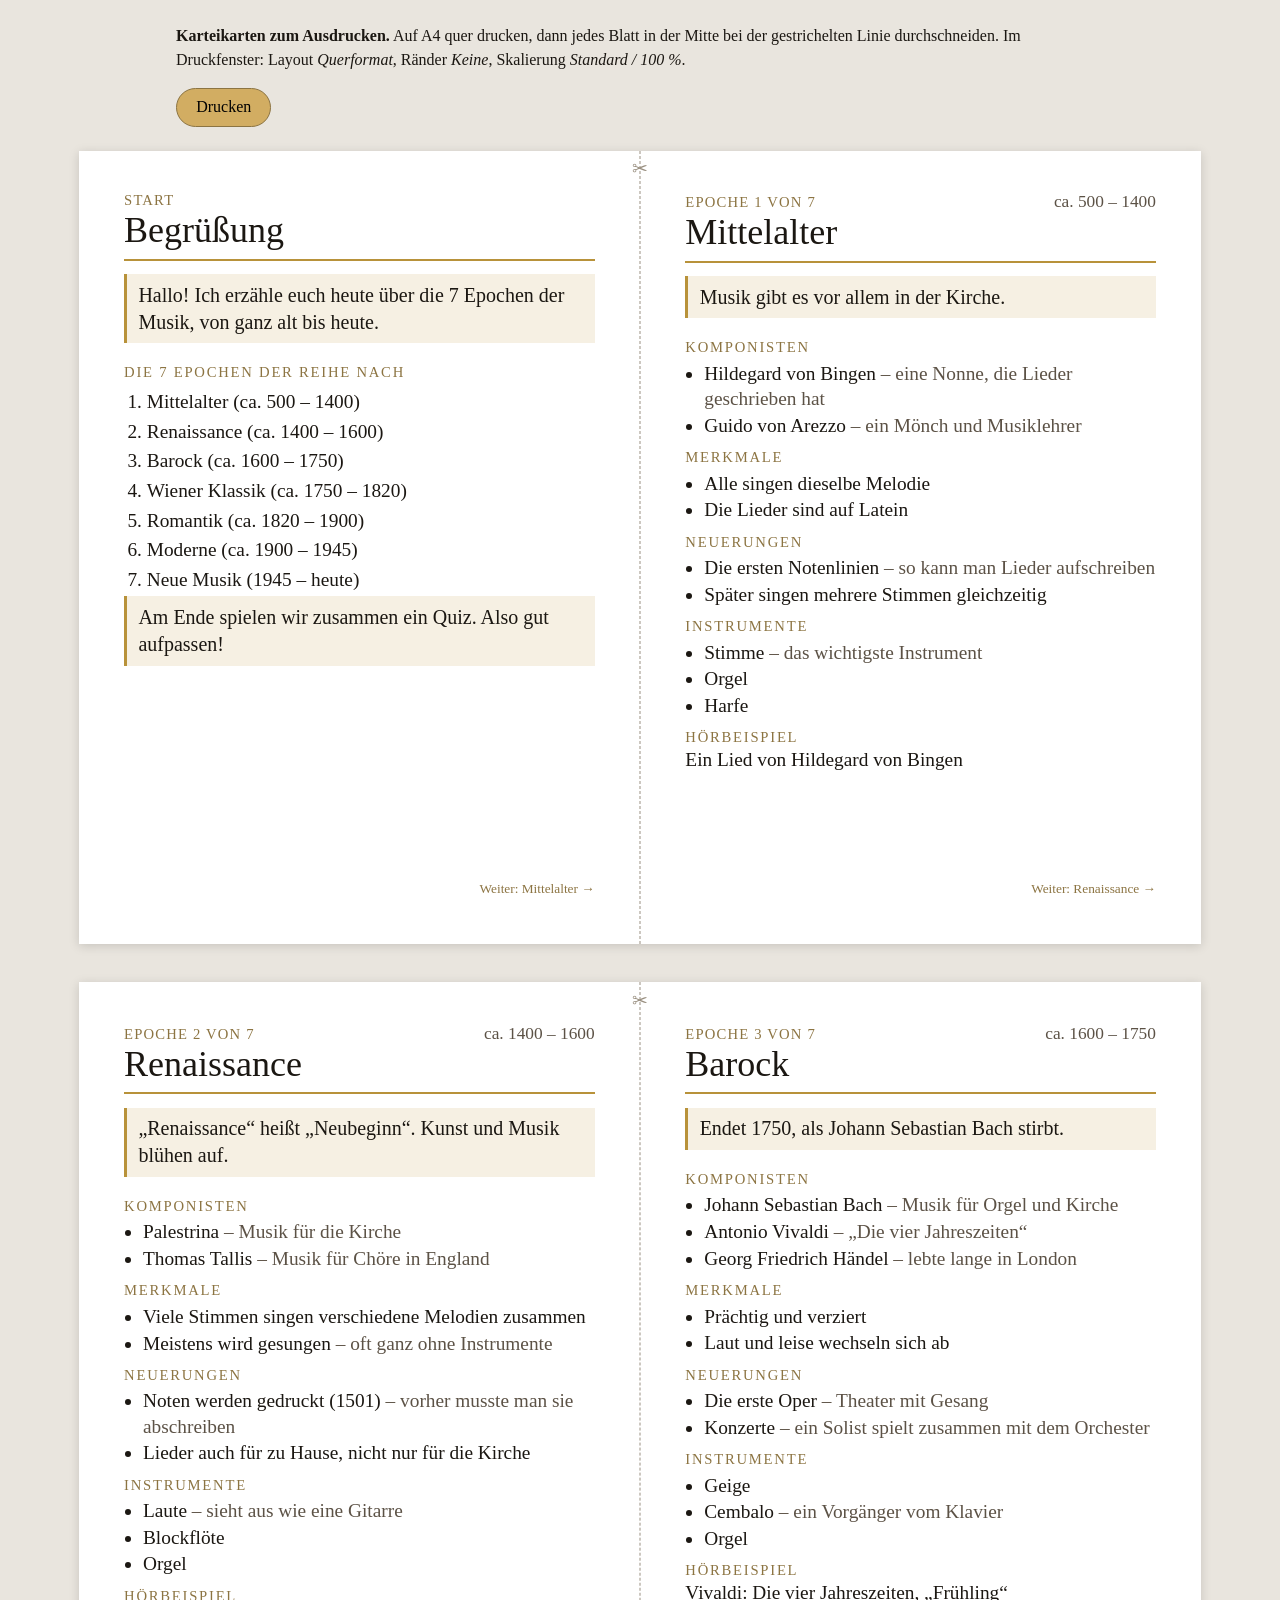
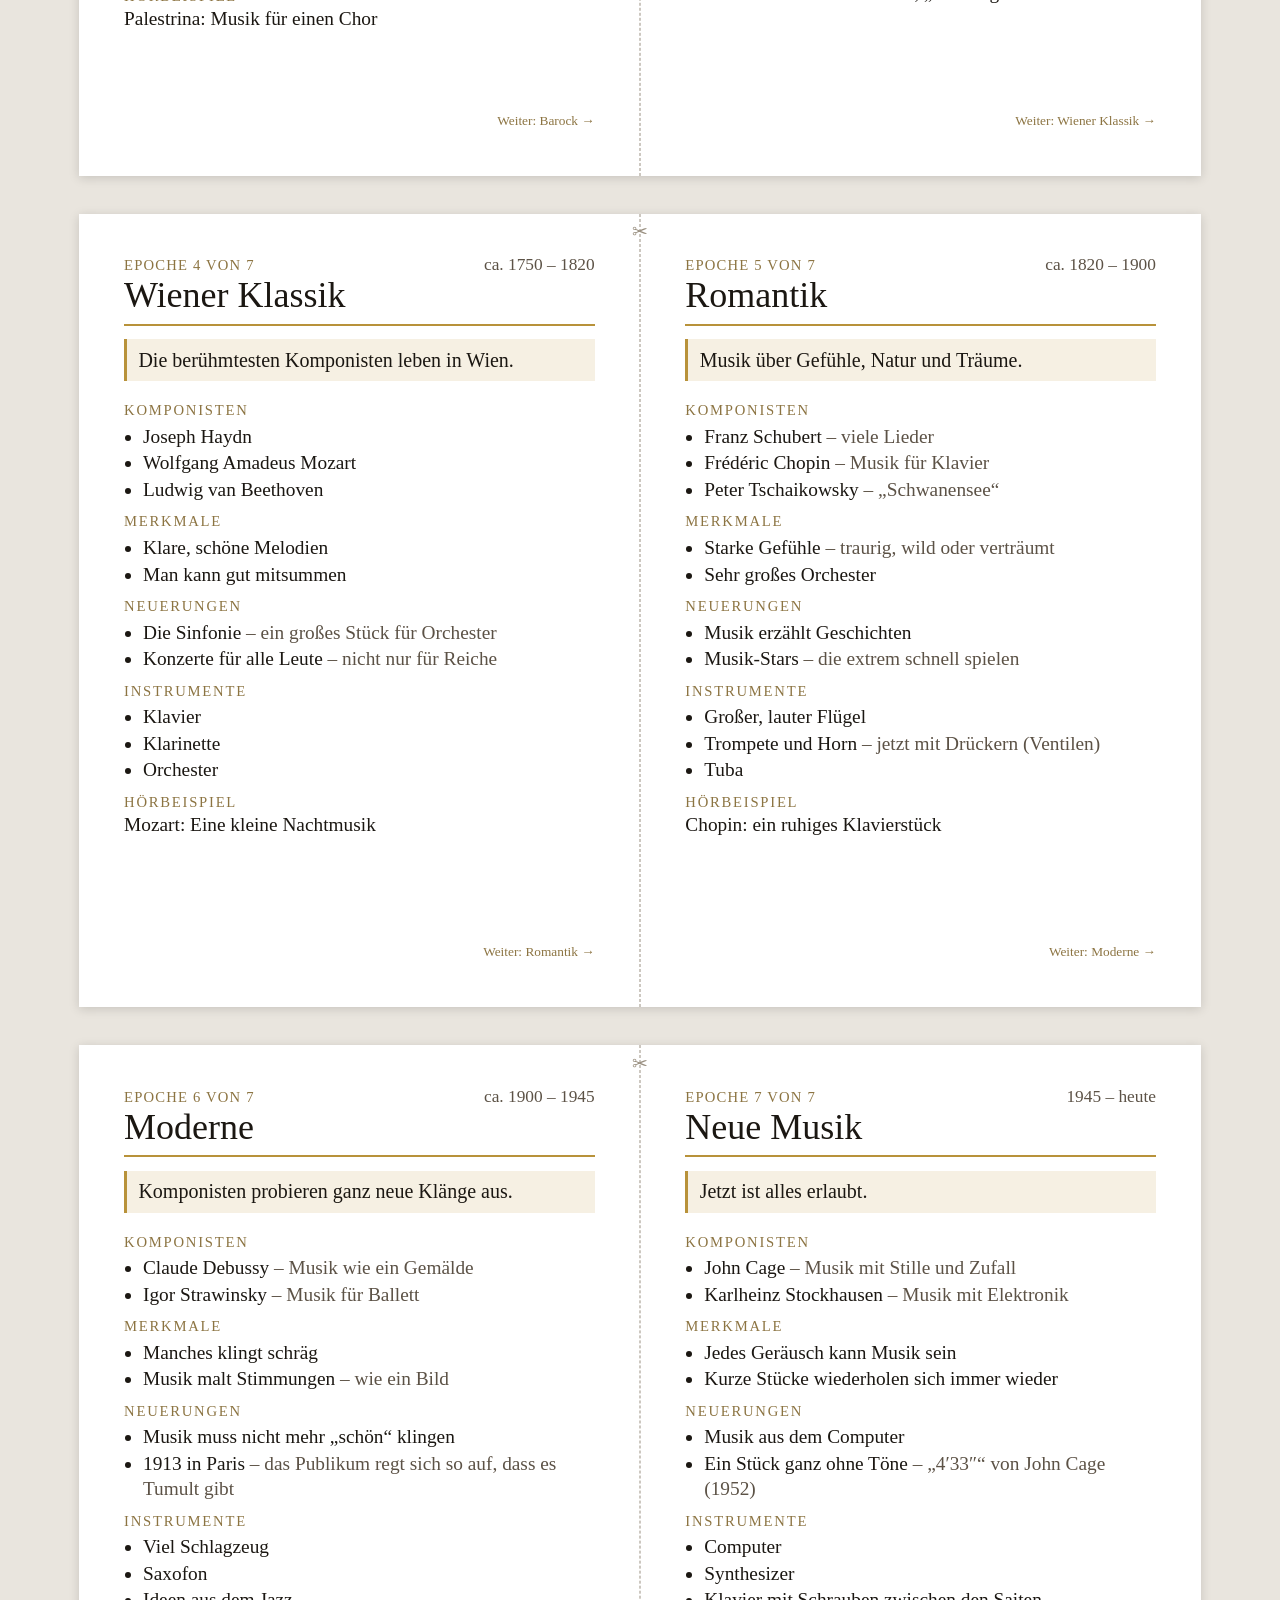
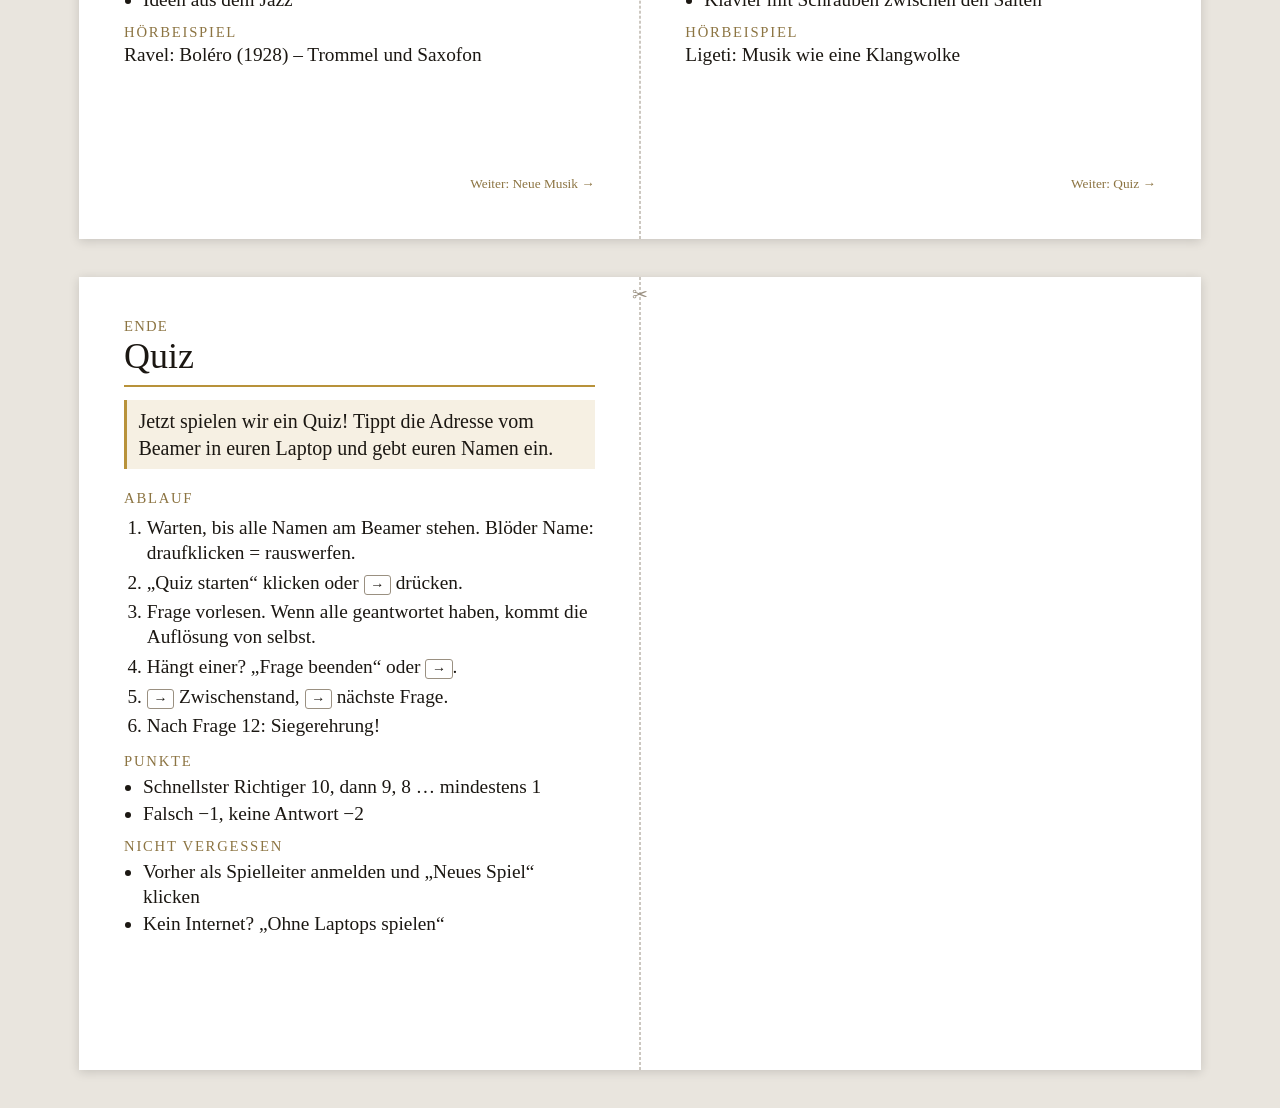
==== cards.html @ 5d6b7005 "Move small explanations from slides to printable cue cards Slides now show only the main points. car" ====
<!doctype html>
<html lang="de">
<head>
<meta charset="utf-8">
<meta name="viewport" content="width=device-width, initial-scale=1">
<title>Karteikarten</title>
<style>
  /* Karteikarten zum Ausdrucken: A4 quer, zwei A5-Karten pro Blatt, in der Mitte durchschneiden. */
  @page { size: A4 landscape; margin: 0; }
  * { box-sizing: border-box; }
  html, body { margin: 0; background: #e9e5de; color: #1b1712; }
  body { font-family: "Palatino Linotype", "Book Antiqua", Palatino, Georgia, serif; }

  .hint { max-width: 60em; margin: 1.5em auto; padding: 0 16px; font-size: 16px; line-height: 1.5; }
  .hint button { font: inherit; padding: 0.4em 1.2em; border-radius: 999px; border: 1px solid #8c7442; background: #d2ad62; cursor: pointer; }

  .sheet {
    width: 297mm; height: 210mm; margin: 0 auto 10mm; background: #fff;
    display: grid; grid-template-columns: 1fr 1fr; position: relative;
    box-shadow: 0 2px 10px rgba(0, 0, 0, 0.15);
  }
  .sheet::after {
    content: "✂"; position: absolute; left: 50%; top: 0; bottom: 0;
    border-left: 1px dashed #9a9081; color: #9a9081; font-size: 14pt; padding-top: 2mm; transform: translateX(-0.5px);
    text-indent: -0.45em;
  }
  .card { padding: 11mm 12mm 9mm; display: flex; flex-direction: column; overflow: hidden; }

  .top { display: flex; justify-content: space-between; align-items: baseline; border-bottom: 2px solid #b8923a; padding-bottom: 2mm; margin-bottom: 3.5mm; }
  .top h1 { margin: 0; font-weight: normal; font-size: 27pt; }
  .top .num { font-size: 11pt; color: #8c7442; letter-spacing: 0.08em; }
  .years { font-size: 13pt; color: #5c5246; }

  .say { font-size: 15pt; line-height: 1.35; margin: 0 0 3mm; padding: 2mm 3mm; background: #f6f0e3; border-left: 3px solid #b8923a; }

  h2 { font-size: 11pt; text-transform: uppercase; letter-spacing: 0.12em; color: #8c7442; font-weight: normal; margin: 2.6mm 0 0.8mm; }
  ul { margin: 0; padding-left: 5mm; }
  li { font-size: 14.5pt; line-height: 1.3; margin: 0.4mm 0; }
  li .ex { color: #5c5246; }
  li .ex::before { content: " – "; }

  .listen { font-size: 14.5pt; }
  .next { margin-top: auto; padding-top: 2mm; font-size: 10pt; color: #8c7442; text-align: right; }
  ol.steps { margin: 0; padding-left: 6mm; }
  ol.steps li { margin: 1.2mm 0; }
  .key { display: inline-block; border: 1px solid #9a9081; border-radius: 3px; padding: 0 1.5mm; font-size: 10.5pt; }

  @media print {
    html, body { background: #fff; }
    .hint { display: none; }
    .sheet { margin: 0; box-shadow: none; break-after: page; page-break-after: always; }
    .sheet:last-child { break-after: auto; page-break-after: auto; }
  }
</style>
</head>
<body>
  <div class="hint">
    <p><strong>Karteikarten zum Ausdrucken.</strong> Auf A4 quer drucken, dann jedes Blatt in der Mitte bei der gestrichelten Linie durchschneiden.
    Im Druckfenster: Layout <em>Querformat</em>, Ränder <em>Keine</em>, Skalierung <em>Standard / 100 %</em>.</p>
    <p><button onclick="print()">Drucken</button></p>
  </div>
  <div id="cards"></div>

  <script src="epochs.js?v=20261110"></script>
  <script>
    const EPOCHS = window.EPOCHS;

    function el(tag, cls, text, children) {
      const node = document.createElement(tag);
      if (cls) node.className = cls;
      if (text != null) node.textContent = text;
      (children || []).forEach(c => c && node.appendChild(c));
      return node;
    }

    function list(points) {
      return el("ul", null, null, points.map(([main, ex]) =>
        el("li", null, main, [ex ? el("span", "ex", ex) : null])
      ));
    }

    function cardHead(num, title, right) {
      return el("div", "top", null, [
        el("div", null, null, [el("div", "num", num), el("h1", null, title)]),
        right ? el("div", "years", right) : null
      ]);
    }

    const cards = [];

    // Begrüßung (Vorschlag, du kannst es auch in deinen eigenen Worten sagen)
    cards.push(el("div", "card", null, [
      cardHead("START", "Begrüßung"),
      el("p", "say", "Hallo! Ich erzähle euch heute über die 7 Epochen der Musik, von ganz alt bis heute."),
      el("h2", null, "Die 7 Epochen der Reihe nach"),
      el("ol", "steps", null, EPOCHS.map(e => el("li", null, e.name + "  (" + e.years + ")"))),
      el("p", "say", "Am Ende spielen wir zusammen ein Quiz. Also gut aufpassen!"),
      el("p", "next", "Weiter: " + EPOCHS[0].name + " →")
    ]));

    EPOCHS.forEach((e, i) => {
      const nextName = i < EPOCHS.length - 1 ? EPOCHS[i + 1].name : "Quiz";
      cards.push(el("div", "card", null, [
        cardHead("EPOCHE " + (i + 1) + " VON " + EPOCHS.length, e.name, e.years),
        el("p", "say", e.era),
        el("h2", null, "Komponisten"), list(e.artists),
        el("h2", null, "Merkmale"), list(e.characteristics),
        el("h2", null, "Neuerungen"), list(e.innovations),
        el("h2", null, "Instrumente"), list(e.instruments),
        el("h2", null, "Hörbeispiel"), el("div", "listen", e.listening.title),
        el("p", "next", "Weiter: " + nextName + " →")
      ]));
    });

    // Quiz-Ablauf für den Spielleiter
    const key = t => el("span", "key", t);
    const step = (...parts) => el("li", null, null, parts.map(p => typeof p === "string" ? document.createTextNode(p) : p));
    cards.push(el("div", "card", null, [
      cardHead("ENDE", "Quiz"),
      el("p", "say", "Jetzt spielen wir ein Quiz! Tippt die Adresse vom Beamer in euren Laptop und gebt euren Namen ein."),
      el("h2", null, "Ablauf"),
      el("ol", "steps", null, [
        step("Warten, bis alle Namen am Beamer stehen. Blöder Name: draufklicken = rauswerfen."),
        step("„Quiz starten“ klicken oder ", key("→"), " drücken."),
        step("Frage vorlesen. Wenn alle geantwortet haben, kommt die Auflösung von selbst."),
        step("Hängt einer? „Frage beenden“ oder ", key("→"), "."),
        step(key("→"), " Zwischenstand, ", key("→"), " nächste Frage."),
        step("Nach Frage 12: Siegerehrung!")
      ]),
      el("h2", null, "Punkte"),
      el("ul", null, null, [
        el("li", null, "Schnellster Richtiger 10, dann 9, 8 … mindestens 1"),
        el("li", null, "Falsch −1, keine Antwort −2")
      ]),
      el("h2", null, "Nicht vergessen"),
      el("ul", null, null, [
        el("li", null, "Vorher als Spielleiter anmelden und „Neues Spiel“ klicken"),
        el("li", null, "Kein Internet? „Ohne Laptops spielen“")
      ])
    ]));

    const root = document.getElementById("cards");
    for (let i = 0; i < cards.length; i += 2) {
      root.appendChild(el("div", "sheet", null, [cards[i], cards[i + 1] || el("div", "card")]));
    }
  </script>
</body>
</html>
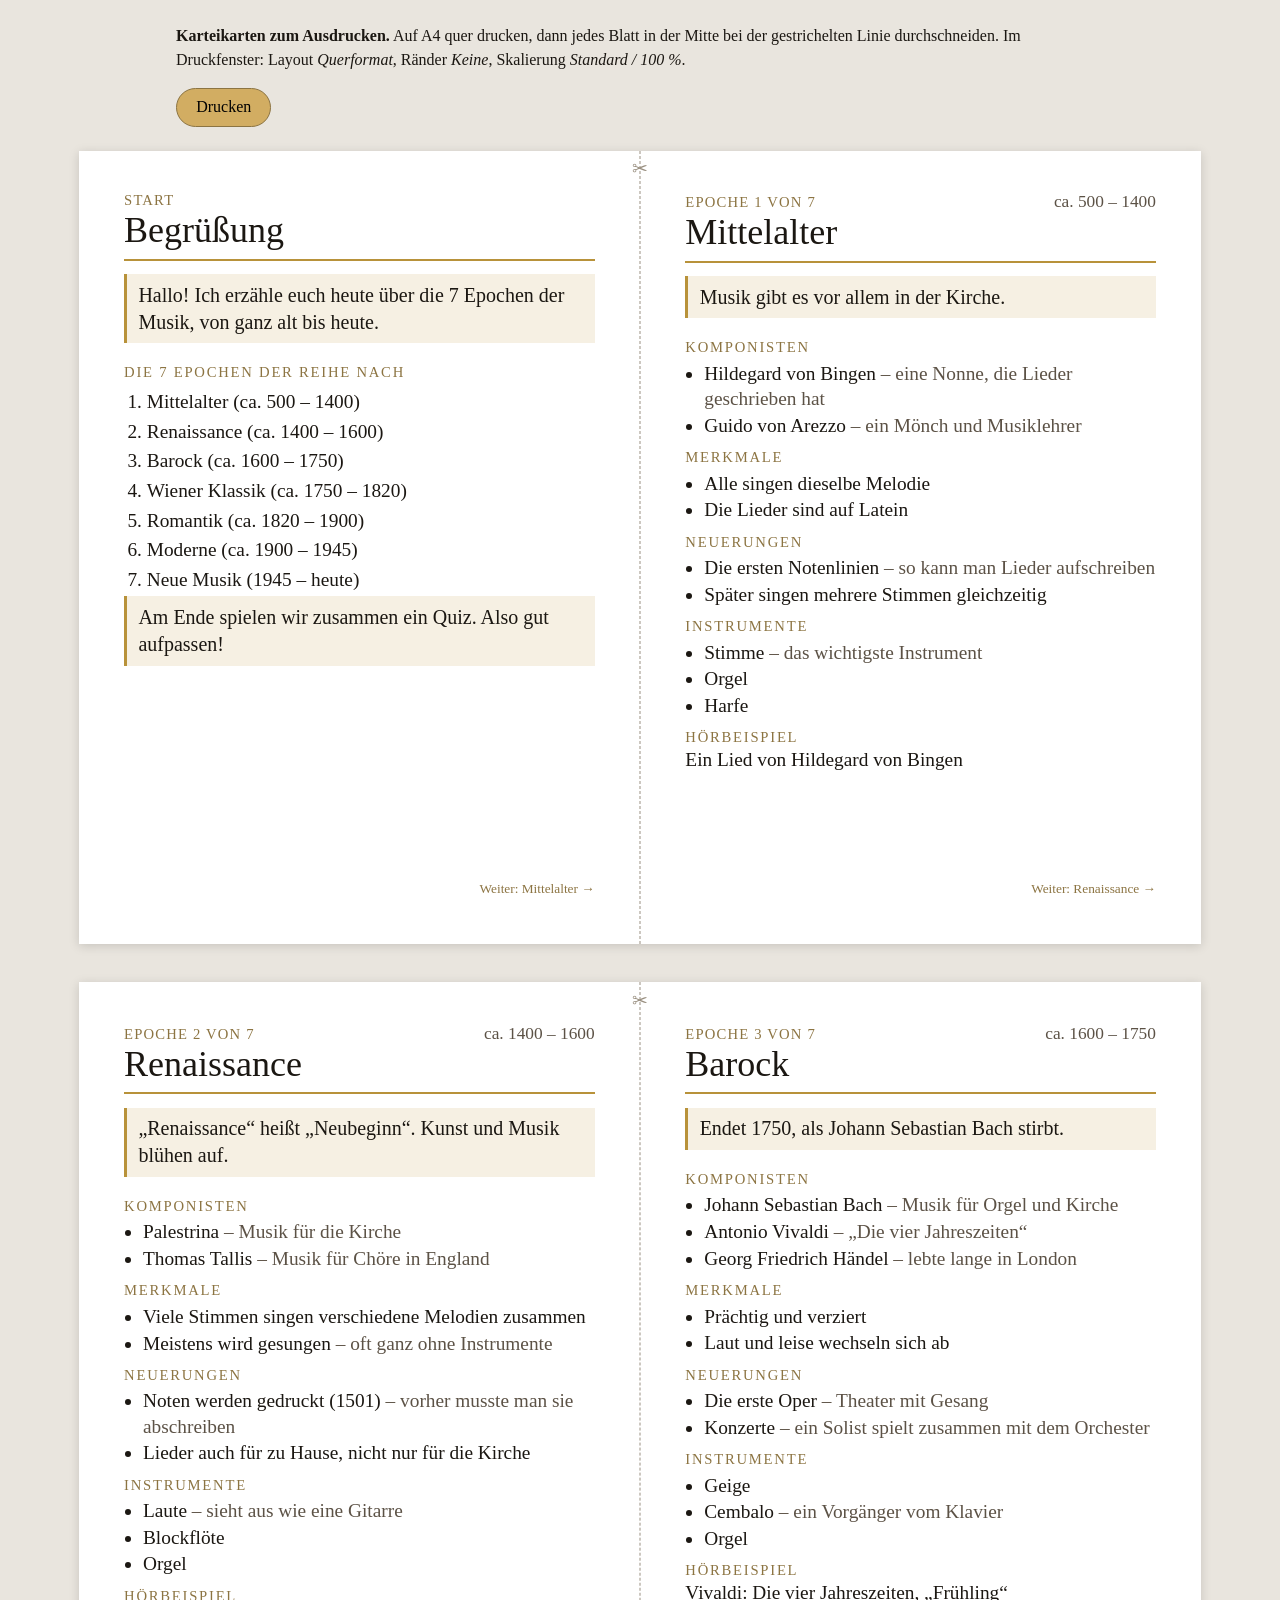
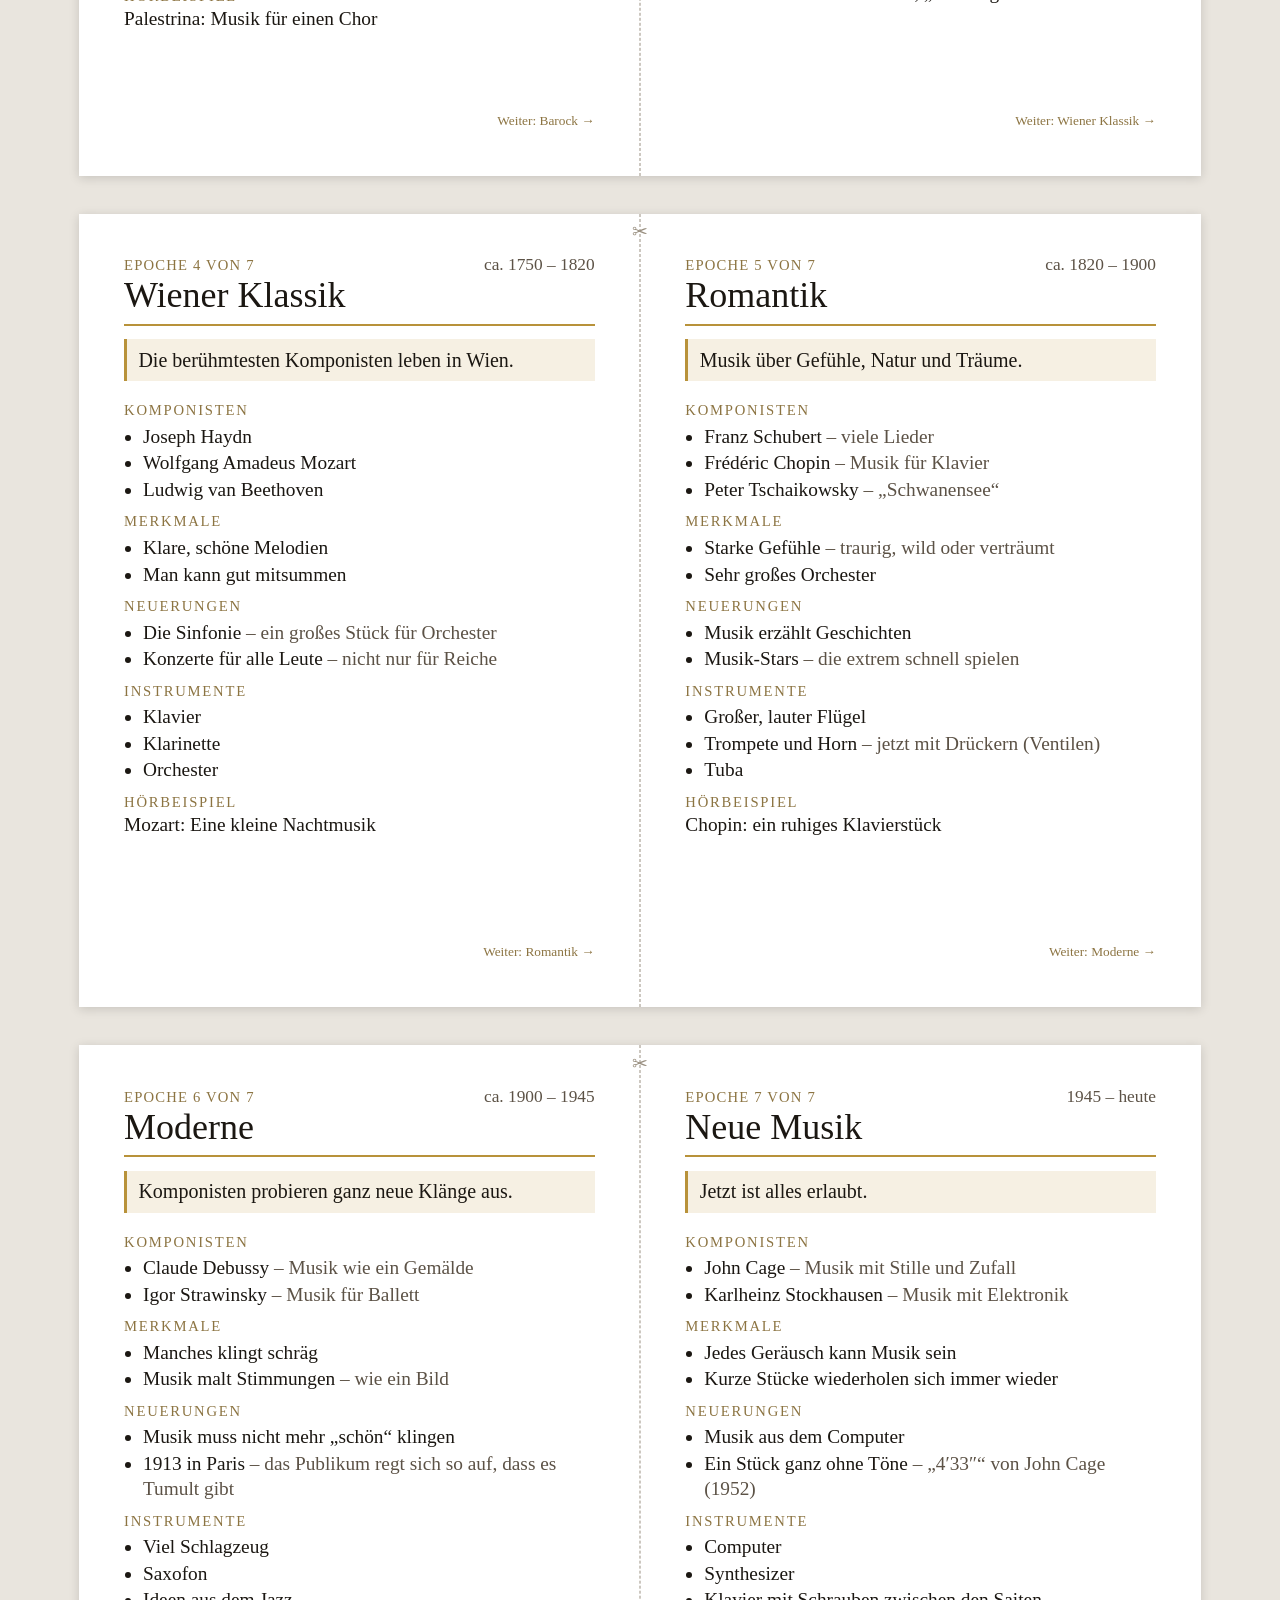
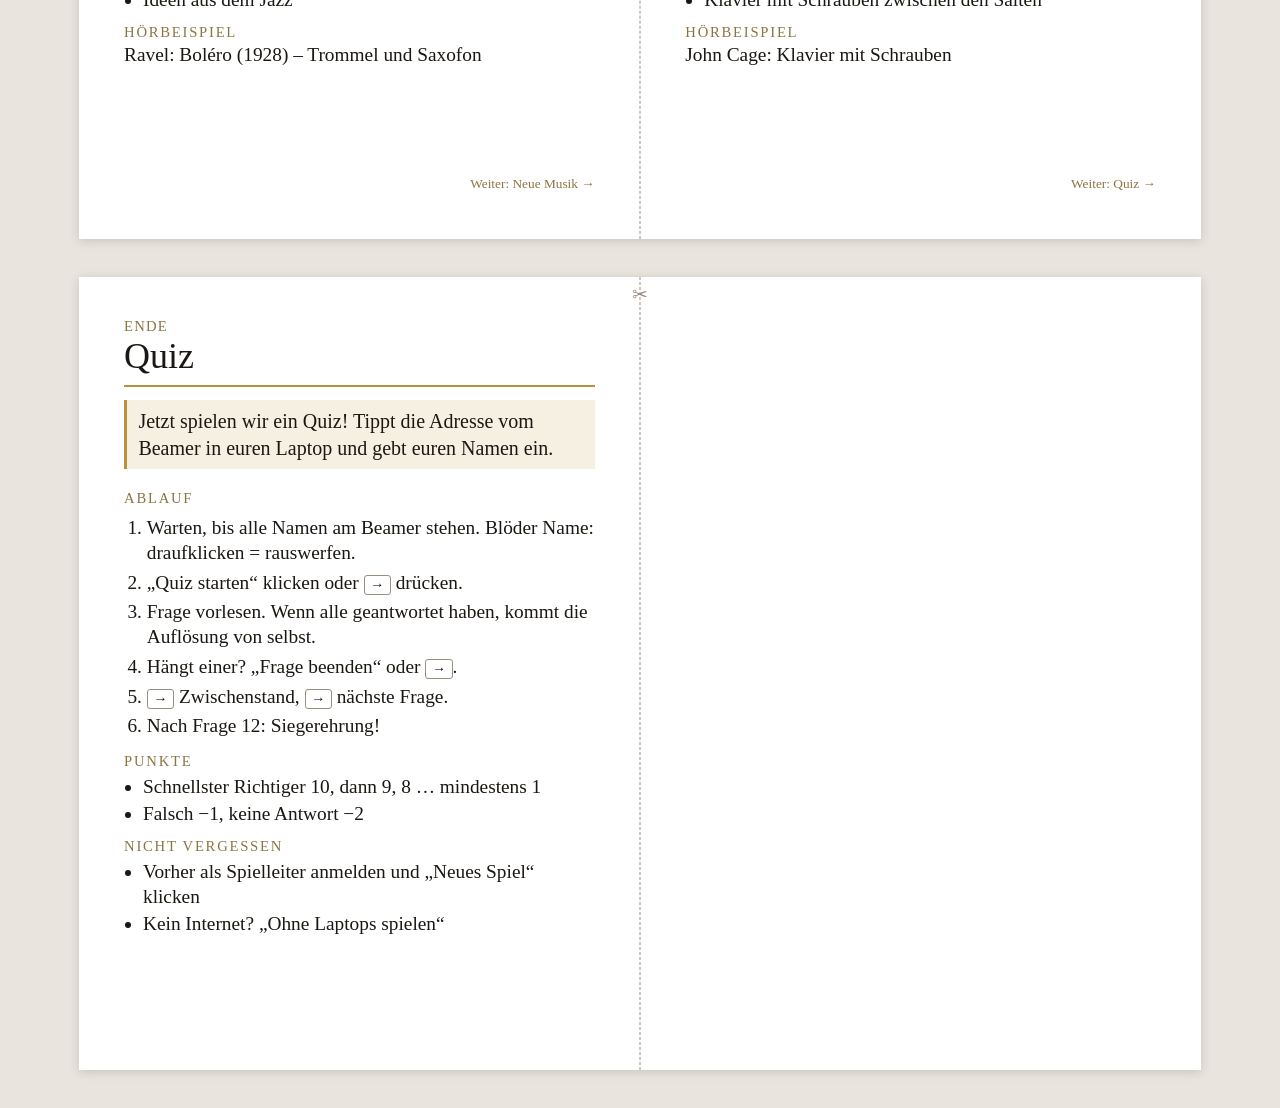
==== commit a627648d: "New Music: John Cage prepared piano as listening example Fits the slide (Cage and prepared piano) be" ====
--- a/cards.html
+++ b/cards.html
@@ -61,7 +61,7 @@
   </div>
   <div id="cards"></div>
 
-  <script src="epochs.js?v=20261110"></script>
+  <script src="epochs.js?v=20261110d"></script>
   <script>
     const EPOCHS = window.EPOCHS;
 
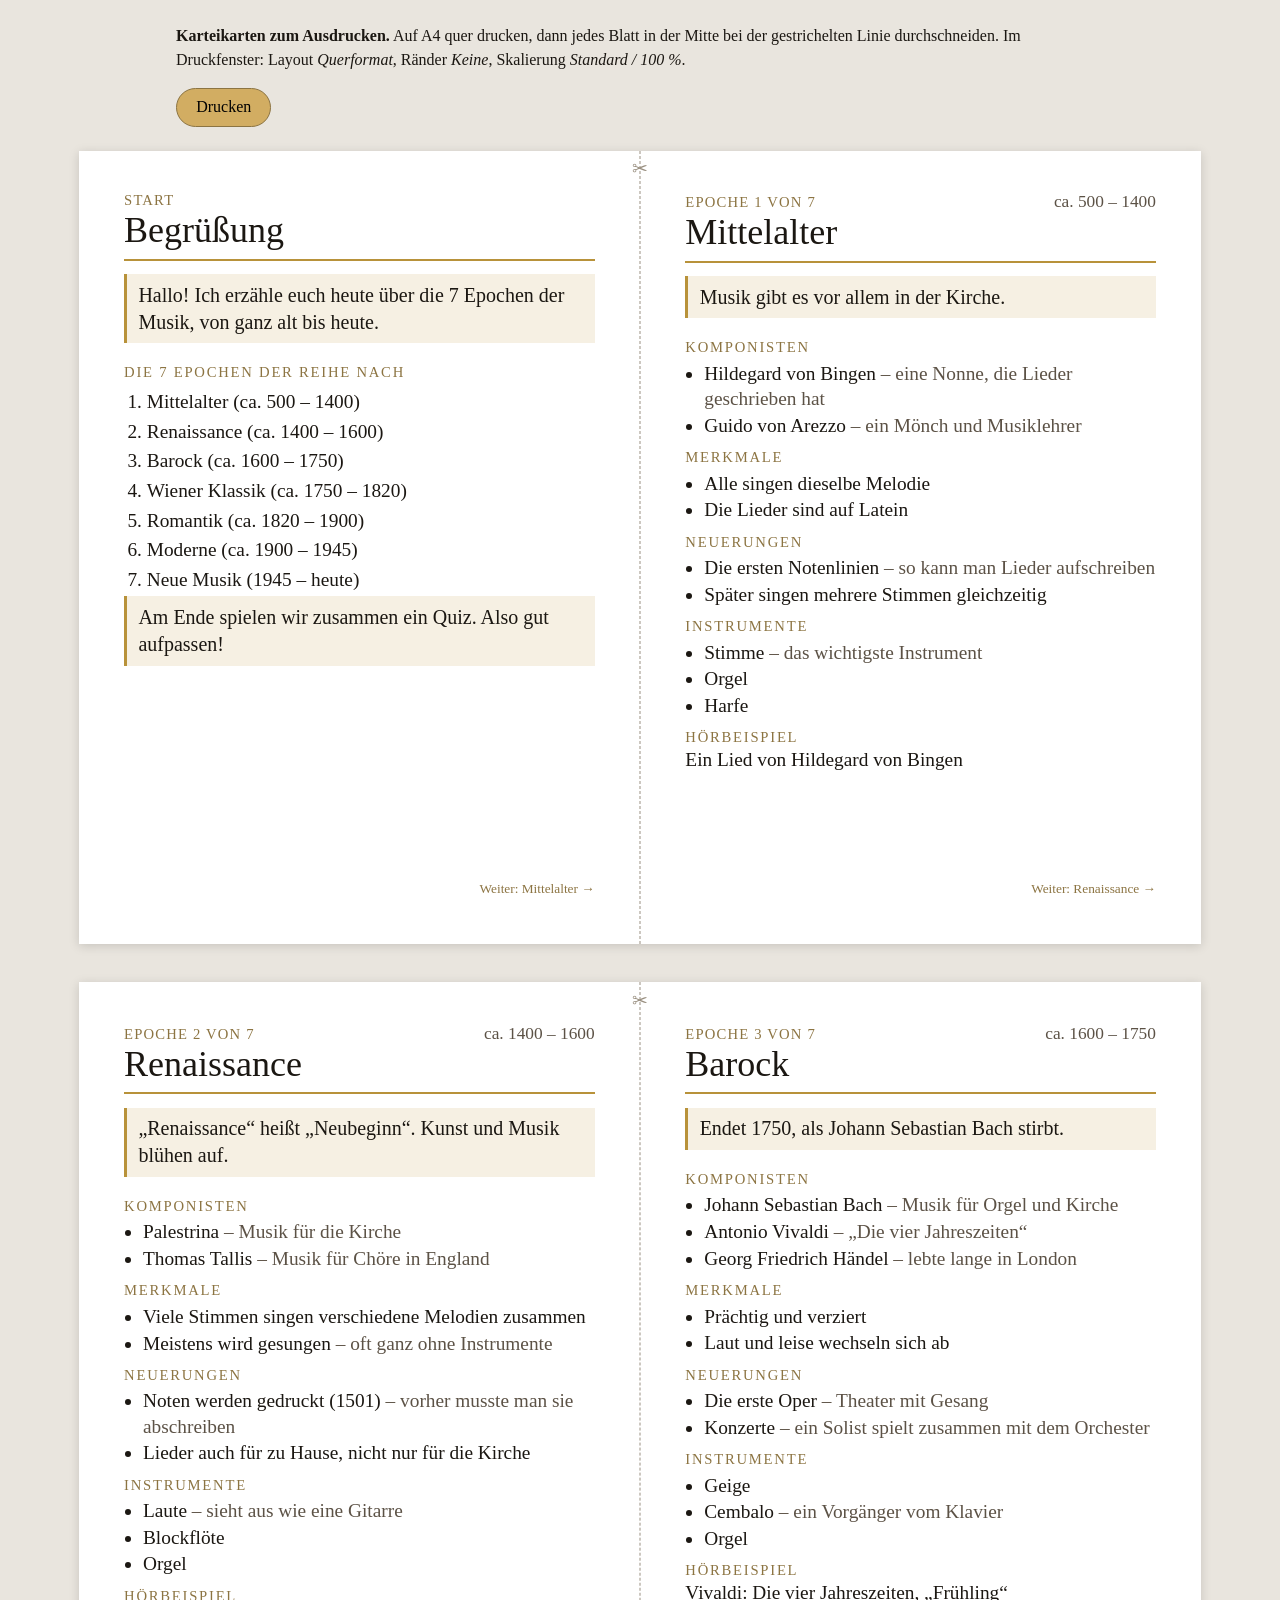
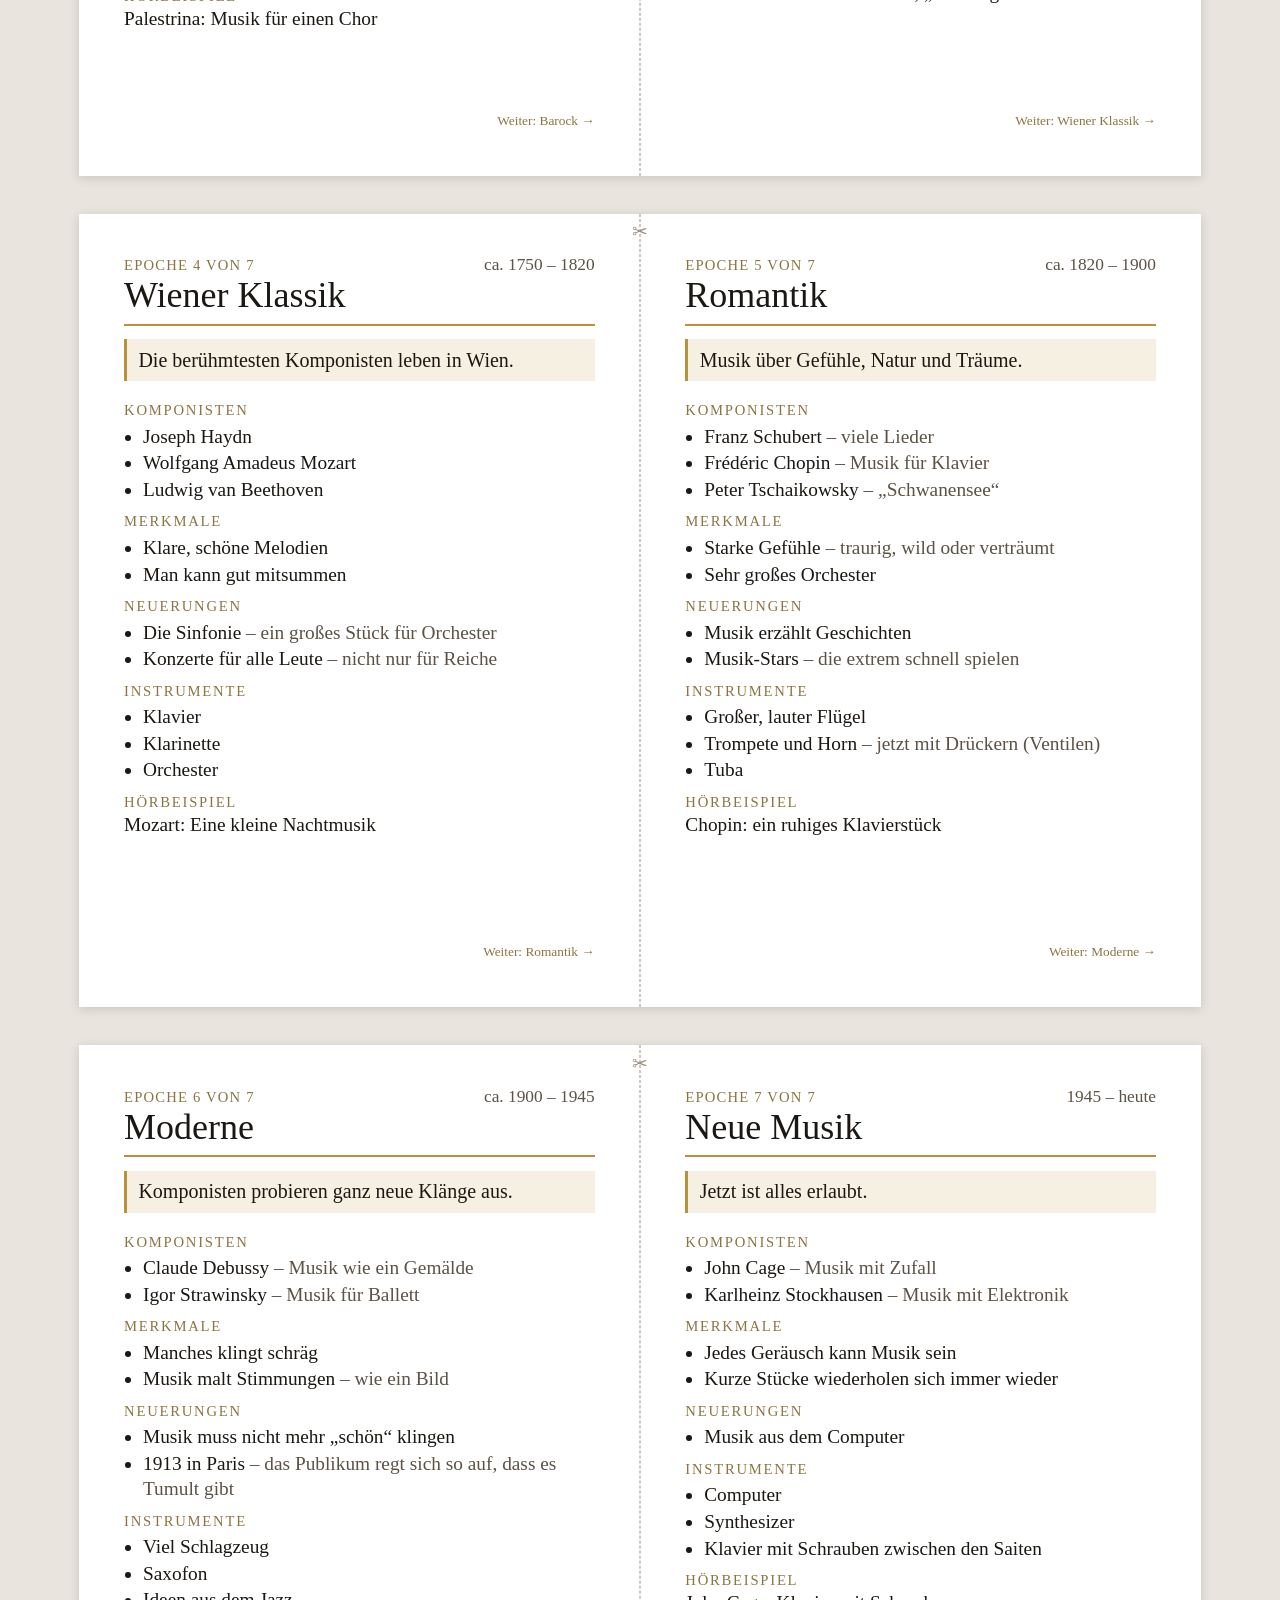
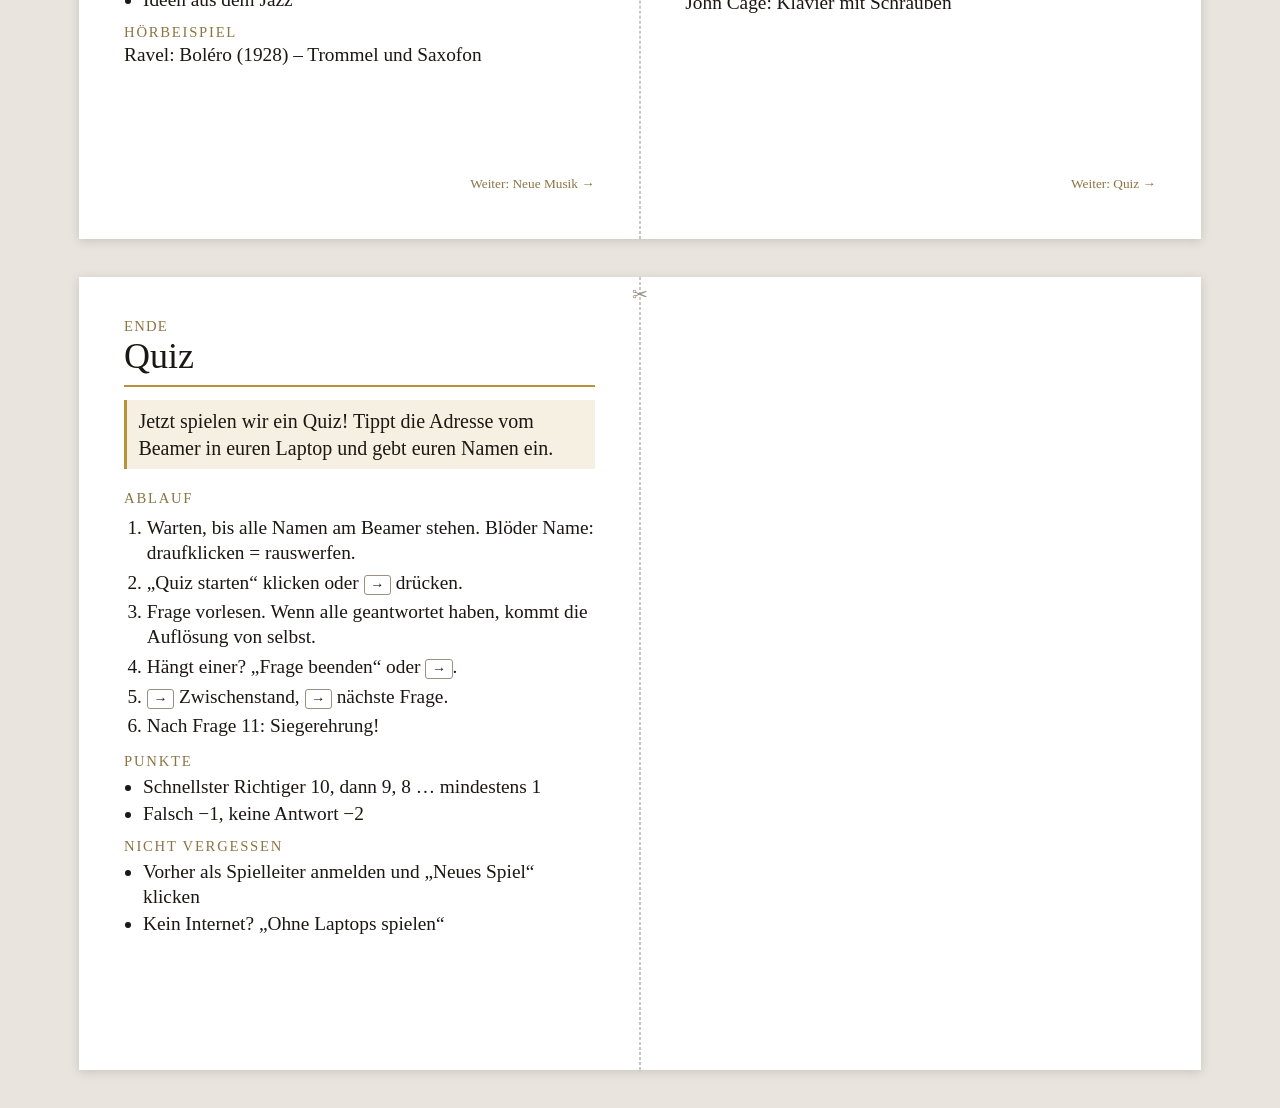
==== commit be073d32: "Remove 4'33" from slides, cue cards and quiz Quiz now has 11 questions; cue card reads the count fro" ====
--- a/cards.html
+++ b/cards.html
@@ -61,7 +61,8 @@
   </div>
   <div id="cards"></div>
 
-  <script src="epochs.js?v=20261110d"></script>
+  <script src="epochs.js?v=20261110e"></script>
+  <script src="questions.js?v=20261110e"></script>
   <script>
     const EPOCHS = window.EPOCHS;
 
@@ -125,7 +126,7 @@
         step("Frage vorlesen. Wenn alle geantwortet haben, kommt die Auflösung von selbst."),
         step("Hängt einer? „Frage beenden“ oder ", key("→"), "."),
         step(key("→"), " Zwischenstand, ", key("→"), " nächste Frage."),
-        step("Nach Frage 12: Siegerehrung!")
+        step("Nach Frage " + window.QUESTIONS.length + ": Siegerehrung!")
       ]),
       el("h2", null, "Punkte"),
       el("ul", null, null, [
